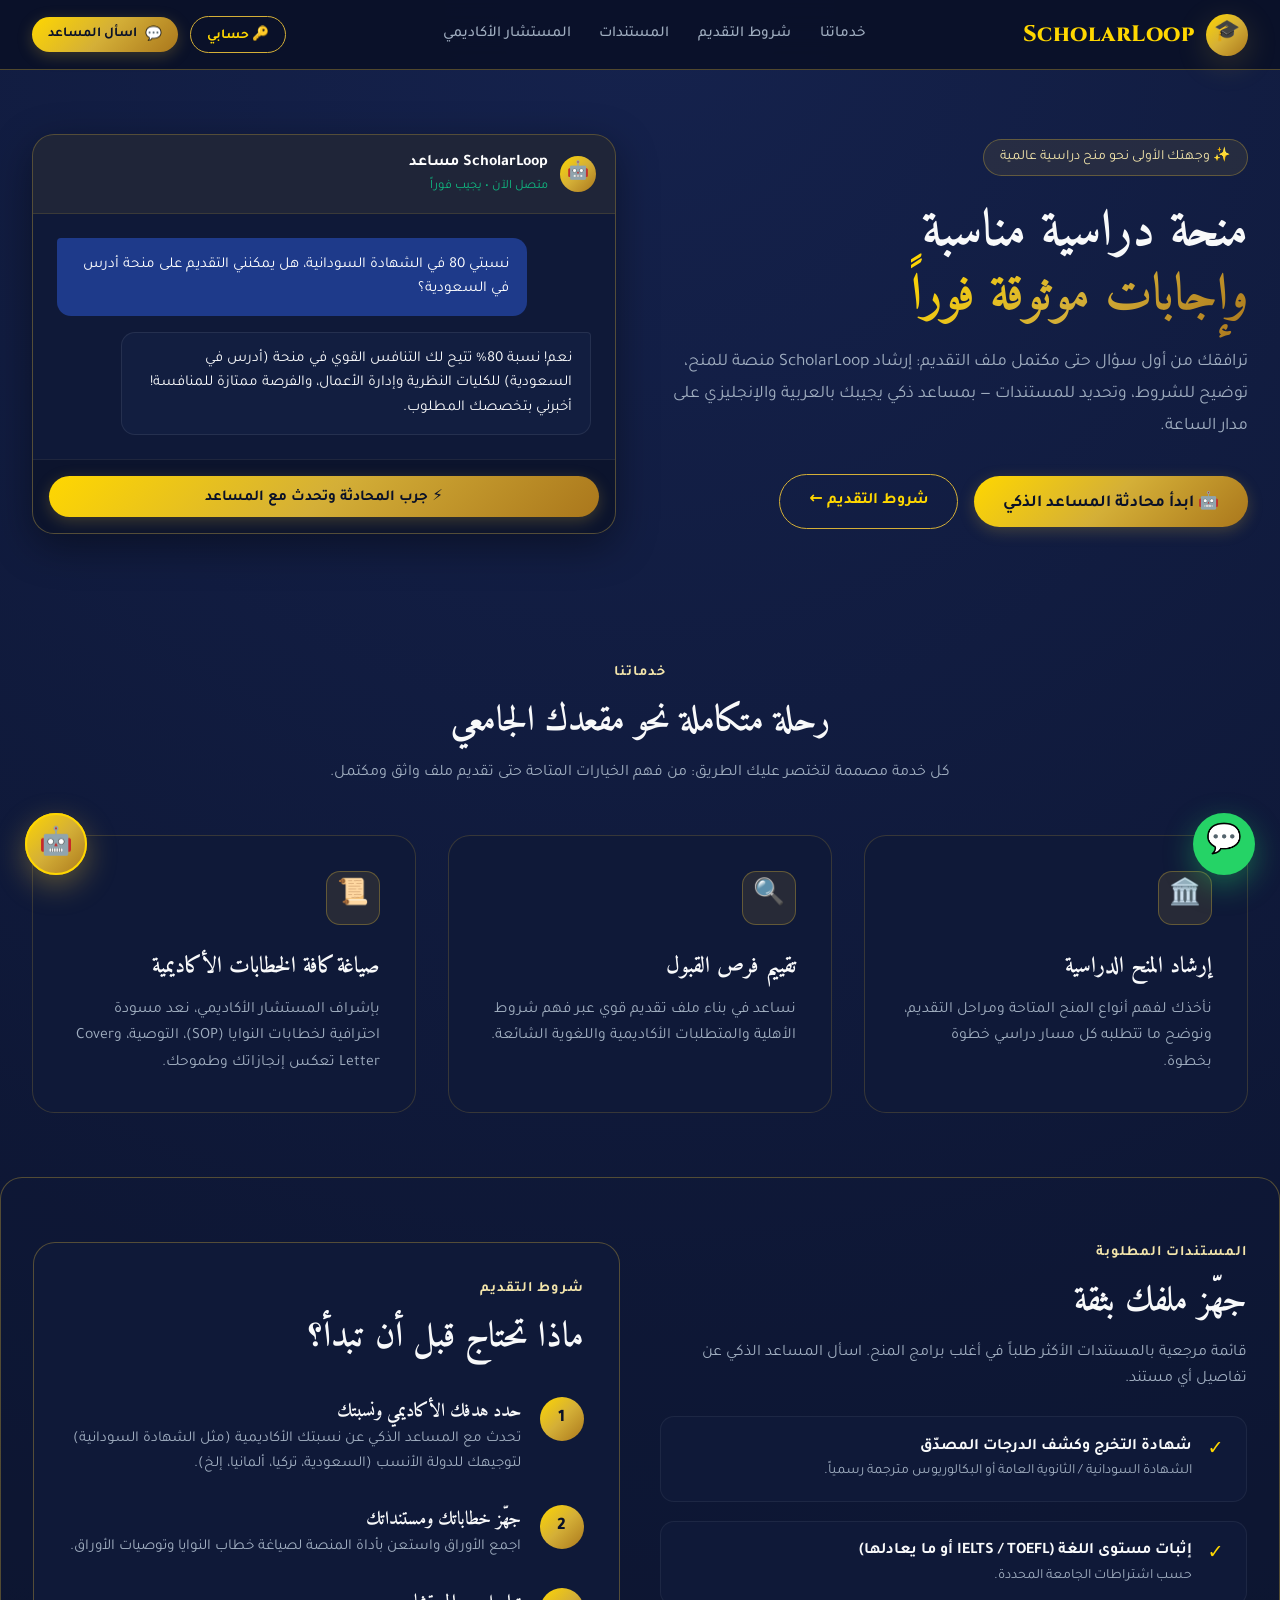
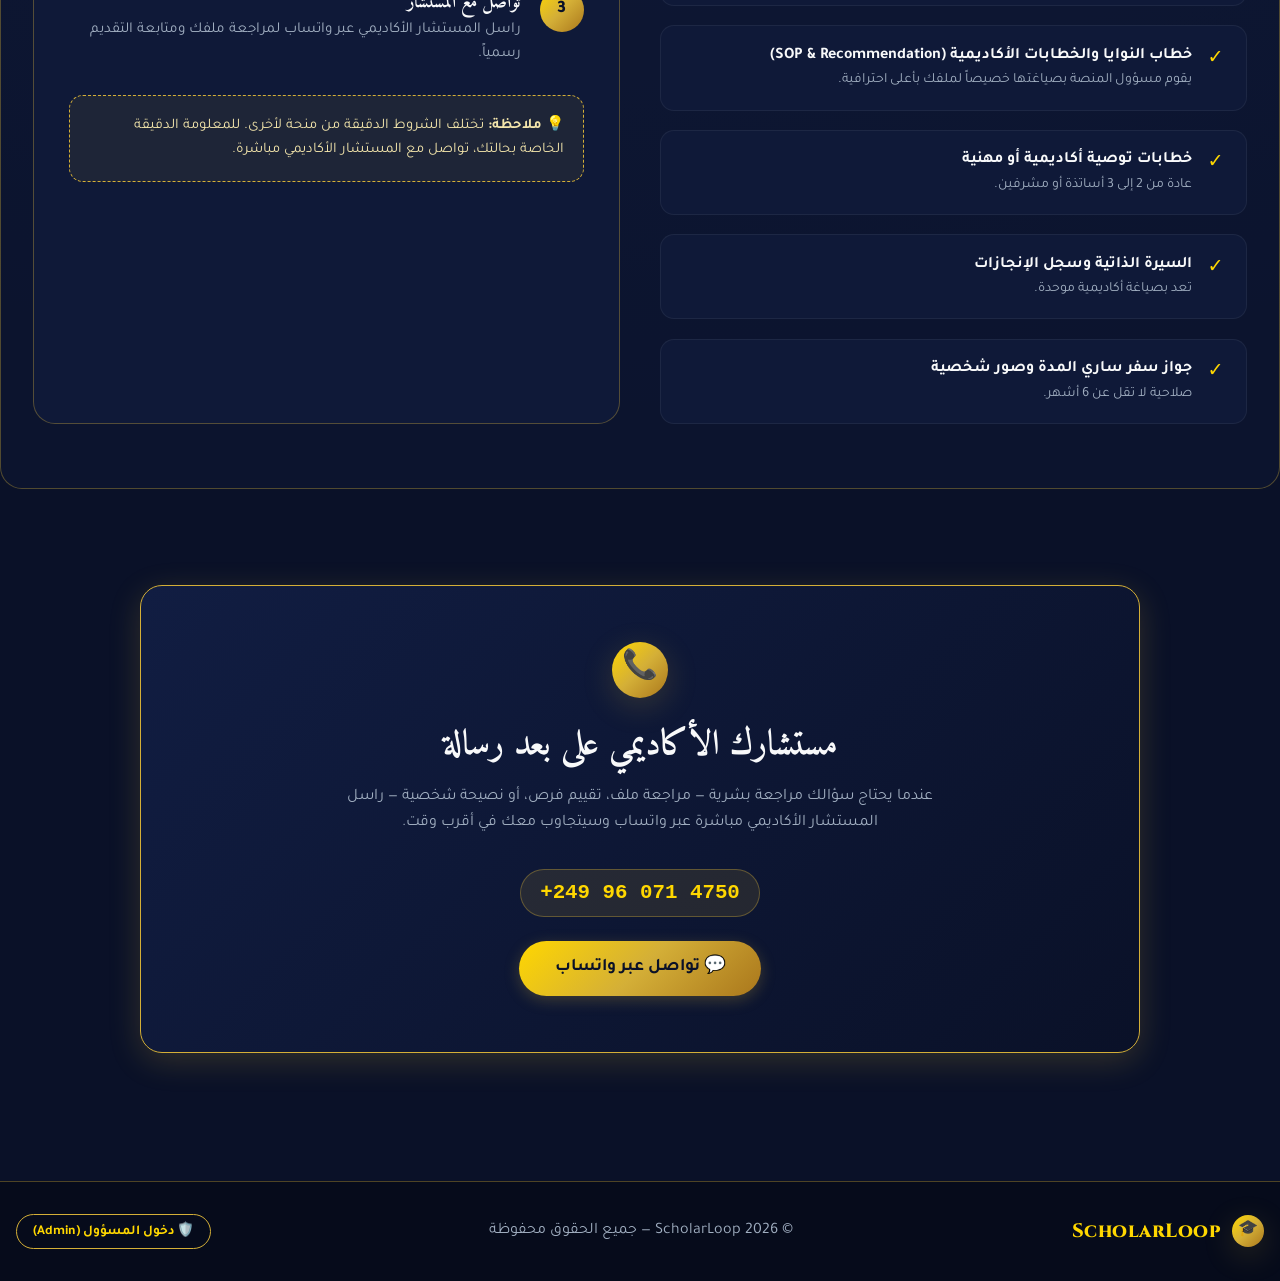
==== index.html @ 51b465b2 "Add files via upload" ====
<!DOCTYPE html>
<html lang="ar" dir="rtl">
<head>
  <meta charset="UTF-8">
  <meta name="viewport" content="width=device-width, initial-scale=1.0, maximum-scale=1.0, user-scalable=no">
  <title>ScholarLoop — المنصة الذكية للمنح الدراسية وصياغة الخطابات</title>
  <meta name="description" content="منصة ScholarLoop توفر إرشاد متكامل للمنح الدراسية بمساعد ذكي يجيب بالعربية والإنجليزي، وخدمة صياغة كافة الخطابات الأكاديمية (SOP، التوصية، Cover Letter).">

  <!-- Preload & Google Fonts -->
  <link rel="preconnect" href="https://fonts.googleapis.com">
  <link rel="preconnect" href="https://fonts.gstatic.com" crossorigin>
  <link href="https://fonts.googleapis.com/css2?family=Amiri:ital,wght@0,400;0,700;1,400&family=Cinzel:wght@500;700;800&family=Tajawal:wght@300;400;500;700;800&display=swap" rel="stylesheet">

  <!-- Stylesheet -->
  <link rel="stylesheet" href="styles.css">
</head>
<body>

  <!-- Navbar -->
  <header class="navbar">
    <div class="nav-brand">
      <div class="logo-badge">🎓</div>
      <span class="brand-title">ScholarLoop</span>
    </div>

    <ul class="nav-links">
      <li><a href="#services" class="nav-link">خدماتنا</a></li>
      <li><a href="#requirements" class="nav-link">شروط التقديم</a></li>
      <li><a href="#documents" class="nav-link">المستندات</a></li>
      <li><a href="#advisor" class="nav-link">المستشار الأكاديمي</a></li>
    </ul>

    <div class="nav-actions">
      <button class="btn-outline-gold btn-sm" onclick="app.openStudentModal()">🔑 حسابي</button>
      <button class="btn-gold btn-sm" onclick="app.toggleChat()">
        <span>💬</span> اسأل المساعد
      </button>
    </div>
  </header>

  <!-- Hero Section -->
  <section class="hero-section">
    <div class="hero-content">
      <div class="hero-badge">
        ✨ وجهتك الأولى نحو منح دراسية عالمية
      </div>
      <h1 class="hero-title">
        منحة دراسية مناسبة <br>
        <span class="gold-gradient-text">وإجابات موثوقة فوراً</span>
      </h1>
      <p class="hero-desc">
        ترافقك من أول سؤال حتى مكتمل ملف التقديم: إرشاد ScholarLoop منصة للمنح، توضيح للشروط، وتحديد للمستندات — بمساعد ذكي يجيبك بالعربية والإنجليزي على مدار الساعة.
      </p>

      <div class="hero-actions">
        <button class="btn-gold" style="padding: 0.85rem 1.8rem; font-size: 1.05rem;" onclick="app.toggleChat()">
          🤖 ابدأ محادثة المساعد الذكي
        </button>
        <a href="#requirements" class="btn-outline-gold" style="padding: 0.85rem 1.8rem;">
          شروط التقديم &larr;
        </a>
      </div>
    </div>

    <!-- Live Preview Card (Matching Screenshot #2) -->
    <div class="hero-chat-preview">
      <div class="preview-header">
        <div class="bot-avatar-icon">🤖</div>
        <div>
          <div style="font-weight: 700; color: white;">ScholarLoop مساعد</div>
          <div style="font-size: 0.8rem; color: #10B981;">متصل الآن • يجيب فوراً</div>
        </div>
      </div>
      <div class="preview-body" id="heroPreviewMessages">
        <div class="chat-bubble user">
          نسبتي 80 في الشهادة السودانية، هل يمكنني التقديم على منحة أدرس في السعودية؟
        </div>
        <div class="chat-bubble bot">
          نعم! نسبة 80% تتيح لك التنافس القوي في منحة (أدرس في السعودية) للكليات النظرية وإدارة الأعمال، والفرصة ممتازة للمنافسة! أخبرني بتخصصك المطلوب.
        </div>
      </div>
      <div class="preview-footer">
        <button class="btn-gold" style="width: 100%; justify-content: center;" onclick="app.toggleChat()">
          ⚡ جرب المحادثة وتحدث مع المساعد
        </button>
      </div>
    </div>
  </section>

  <!-- Services Section -->
  <section id="services" class="section-wrapper">
    <div class="section-header">
      <div class="section-subtitle">خدماتنا</div>
      <h2 class="section-title">رحلة متكاملة نحو مقعدك الجامعي</h2>
      <p class="section-desc">كل خدمة مصممة لتختصر عليك الطريق: من فهم الخيارات المتاحة حتى تقديم ملف واثق ومكتمل.</p>
    </div>

    <div class="services-grid">
      <div class="service-card">
        <div class="service-icon">🏛️</div>
        <h3 class="service-title">إرشاد المنح الدراسية</h3>
        <p class="service-desc">نأخذك لفهم أنواع المنح المتاحة ومراحل التقديم، ونوضح ما تتطلبه كل مسار دراسي خطوة بخطوة.</p>
      </div>

      <div class="service-card">
        <div class="service-icon">🔍</div>
        <h3 class="service-title">تقييم فرص القبول</h3>
        <p class="service-desc">نساعد في بناء ملف تقديم قوي عبر فهم شروط الأهلية والمتطلبات الأكاديمية واللغوية الشائعة.</p>
      </div>

      <div class="service-card">
        <div class="service-icon">📜</div>
        <h3 class="service-title">صياغة كافة الخطابات الأكاديمية</h3>
        <p class="service-desc">بإشراف المستشار الأكاديمي، نعد مسودة احترافية لخطابات النوايا (SOP)، التوصية، وCover Letter تعكس إنجازاتك وطموحك.</p>
      </div>
    </div>
  </section>

  <!-- Requirements & Documents Section -->
  <section id="documents" class="section-wrapper" style="background: rgba(15, 25, 56, 0.4); border-radius: var(--radius-lg); border: 1px solid var(--gold-border);">
    <div class="split-grid">
      
      <!-- Required Documents -->
      <div>
        <div class="section-subtitle">المستندات المطلوبة</div>
        <h2 class="section-title">جهّز ملفك بثقة</h2>
        <p class="section-desc">قائمة مرجعية بالمستندات الأكثر طلباً في أغلب برامج المنح. اسأل المساعد الذكي عن تفاصيل أي مستند.</p>

        <div class="documents-list">
          <div class="doc-item">
            <span class="doc-check">✓</span>
            <div>
              <strong>شهادة التخرج وكشف الدرجات المصدّق</strong>
              <div style="font-size: 0.88rem; color: var(--text-muted);">الشهادة السودانية / الثانوية العامة أو البكالوريوس مترجمة رسمياً.</div>
            </div>
          </div>
          <div class="doc-item">
            <span class="doc-check">✓</span>
            <div>
              <strong>إثبات مستوى اللغة (IELTS / TOEFL أو ما يعادلها)</strong>
              <div style="font-size: 0.88rem; color: var(--text-muted);">حسب اشتراطات الجامعة المحددة.</div>
            </div>
          </div>
          <div class="doc-item">
            <span class="doc-check">✓</span>
            <div>
              <strong>خطاب النوايا والخطابات الأكاديمية (SOP & Recommendation)</strong>
              <div style="font-size: 0.88rem; color: var(--text-muted);">يقوم مسؤول المنصة بصياغتها خصيصاً لملفك بأعلى احترافية.</div>
            </div>
          </div>
          <div class="doc-item">
            <span class="doc-check">✓</span>
            <div>
              <strong>خطابات توصية أكاديمية أو مهنية</strong>
              <div style="font-size: 0.88rem; color: var(--text-muted);">عادة من 2 إلى 3 أساتذة أو مشرفين.</div>
            </div>
          </div>
          <div class="doc-item">
            <span class="doc-check">✓</span>
            <div>
              <strong>السيرة الذاتية وسجل الإنجازات</strong>
              <div style="font-size: 0.88rem; color: var(--text-muted);">تعد بصياغة أكاديمية موحدة.</div>
            </div>
          </div>
          <div class="doc-item">
            <span class="doc-check">✓</span>
            <div>
              <strong>جواز سفر ساري المدة وصور شخصية</strong>
              <div style="font-size: 0.88rem; color: var(--text-muted);">صلاحية لا تقل عن 6 أشهر.</div>
            </div>
          </div>
        </div>
      </div>

      <!-- Application Steps -->
      <div id="requirements" class="steps-card">
        <div class="section-subtitle">شروط التقديم</div>
        <h2 class="section-title" style="margin-bottom: 2rem;">ماذا تحتاج قبل أن تبدأ؟</h2>

        <div class="step-row">
          <div class="step-num">1</div>
          <div>
            <h3>حدد هدفك الأكاديمي ونسبتك</h3>
            <p style="color: var(--text-muted); font-size: 0.95rem;">تحدث مع المساعد الذكي عن نسبتك الأكاديمية (مثل الشهادة السودانية) لتوجيهك للدولة الأنسب (السعودية، تركيا، ألمانيا، إلخ).</p>
          </div>
        </div>

        <div class="step-row">
          <div class="step-num">2</div>
          <div>
            <h3>جهّز خطاباتك ومستنداتك</h3>
            <p style="color: var(--text-muted); font-size: 0.95rem;">اجمع الأوراق واستعن بأداة المنصة لصياغة خطاب النوايا وتوصيات الأوراق.</p>
          </div>
        </div>

        <div class="step-row">
          <div class="step-num">3</div>
          <div>
            <h3>تواصل مع المستشار</h3>
            <p style="color: var(--text-muted); font-size: 0.95rem;">راسل المستشار الأكاديمي عبر واتساب لمراجعة ملفك ومتابعة التقديم رسمياً.</p>
          </div>
        </div>

        <div class="disclaimer-box">
          💡 <strong>ملاحظة:</strong> تختلف الشروط الدقيقة من منحة لأخرى. للمعلومة الدقيقة الخاصة بحالتك، تواصل مع المستشار الأكاديمي مباشرة.
        </div>
      </div>

    </div>
  </section>

  <!-- Advisor Contact Banner -->
  <section id="advisor" class="section-wrapper">
    <div class="advisor-banner">
      <div class="logo-badge" style="margin: 0 auto 1.2rem; width: 56px; height: 56px; font-size: 1.8rem;">📞</div>
      <h2 class="section-title">مستشارك الأكاديمي على بعد رسالة</h2>
      <p style="color: var(--text-muted); max-width: 650px; margin: 0 auto 1rem;">
        عندما يحتاج سؤالك مراجعة بشرية — مراجعة ملف، تقييم فرص، أو نصيحة شخصية — راسل المستشار الأكاديمي مباشرة عبر واتساب وسيتجاوب معك في أقرب وقت.
      </p>

      <div class="advisor-phone-tag">+249 96 071 4750</div>

      <div>
        <a href="https://wa.me/249960714750" target="_blank" class="btn-gold" style="display: inline-flex; padding: 0.85rem 2.2rem; font-size: 1.1rem;">
          💬 تواصل عبر واتساب
        </a>
      </div>
    </div>
  </section>

  <!-- Footer -->
  <footer style="background: #060B1B; padding: 2rem 1rem; border-top: 1px solid var(--gold-border); text-align: center; color: var(--text-muted);">
    <div style="max-width: 1280px; margin: 0 auto; display: flex; justify-content: space-between; align-items: center; flex-wrap: wrap; gap: 1rem;">
      <div class="nav-brand">
        <div class="logo-badge" style="width: 32px; height: 32px; font-size: 1rem;">🎓</div>
        <span class="brand-title" style="font-size: 1.2rem;">ScholarLoop</span>
      </div>
      <div>
        © 2026 ScholarLoop — جميع الحقوق محفوظة
      </div>
      <div>
        <button onclick="app.openAdminModal()" class="btn-outline-gold" style="padding: 0.4rem 1rem; font-size: 0.85rem;">
          🛡️ دخول المسؤول (Admin)
        </button>
      </div>
    </div>
  </footer>

  <!-- CRITICAL FLOATING ACTION BUTTONS -->
  
  <!-- Bottom-Left Floating Robot AI Assistant Icon -->
  <button class="floating-robot-btn" onclick="app.toggleChat()" title="المساعد الذكي لـ ScholarLoop" id="floatingRobotBtn">
    <div class="pulse-ring"></div>
    🤖
  </button>

  <!-- Bottom-Right Floating WhatsApp Button -->
  <a href="https://wa.me/249960714750" target="_blank" class="floating-whatsapp-btn" title="تواصل عبر واتساب (+249 96 071 4750)" id="floatingWhatsappBtn">
    💬
  </a>

  <!-- Floating AI Chat Drawer Modal -->
  <div class="chat-drawer" id="chatDrawer">
    <div class="drawer-header">
      <div class="header-info">
        <div class="bot-avatar-icon" style="width: 34px; height: 34px; font-size: 1rem;">🤖</div>
        <div>
          <div style="font-weight: 700; color: white; font-size: 0.95rem;">مساعد ScholarLoop الذكي</div>
          <div style="display: flex; align-items: center; gap: 6px; font-size: 0.78rem; color: #A0AEC0;">
            <span class="status-dot"></span> متصل الآن • مجاني
          </div>
        </div>
      </div>
      <div style="display: flex; gap: 6px; align-items: center;">
        <button onclick="app.clearChatSession()" style="background: transparent; color: var(--gold-light); font-size: 0.9rem;" title="محادثة جديدة">🗑️</button>
        <button class="drawer-close-btn" onclick="app.toggleChat()">✕</button>
      </div>
    </div>

    <!-- Messages list -->
    <div class="chat-messages-container" id="chatMessages">
      <!-- Dynamic Messages injected via app.js -->
    </div>

    <!-- Suggestions chips -->
    <div class="suggestion-chips" id="suggestionChips">
      <button class="suggestion-chip" onclick="app.sendQuickQuery('نسبتي 80 في الشهادة السودانية هل أقدم للسعودية؟')">🇸🇦 الشهادة السودانية 80% والسعودية</button>
      <button class="suggestion-chip" onclick="app.sendQuickQuery('ما هي المستندات المطلوبة؟')">📋 المستندات المطلوبة</button>
      <button class="suggestion-chip" onclick="app.sendQuickQuery('التقديم على المنحة التركية')">🇹🇷 المنحة التركية</button>
      <button class="suggestion-chip" onclick="app.sendQuickQuery('تواصل مع المستشار')">👨‍🎓 تواصل مع المستشار</button>
    </div>

    <!-- Input Box -->
    <form class="chat-input-area" onsubmit="app.handleUserSend(event)">
      <input type="text" id="chatInput" class="chat-input" placeholder="(English أو عربي)... اكتب سؤالك" autocomplete="off">
      <button type="submit" class="send-btn" title="إرسال">➤</button>
    </form>
  </div>

  <!-- Protected Admin SOP & Letters Generator Modal -->
  <div class="modal-overlay" id="adminModal">
    <div class="admin-window">
      
      <!-- Login View -->
      <div id="adminLoginView" style="padding: 2.5rem 1.5rem; text-align: center; max-width: 450px; margin: 0 auto;">
        <div class="logo-badge" style="margin: 0 auto 1.5rem; width: 64px; height: 64px; font-size: 2rem;">🛡️</div>
        <h2 class="section-title" style="font-size: 1.8rem;">لوحة التحكم الإدارية</h2>
        <p style="color: var(--text-muted); margin-bottom: 2rem; font-size: 0.95rem;">مخصصة فقط لمسؤول الموقع لصياغة الخطابات الأكاديمية (SOP، التوصية، Cover Letter) وإدارة الطلاب.</p>

        <form onsubmit="app.handleAdminLogin(event)">
          <div class="form-group">
            <input type="password" id="adminPasswordInput" class="form-control" placeholder="أدخل كلمة المرور (الافتراضية: admin123)" required>
          </div>
          <button type="submit" class="btn-gold" style="width: 100%; justify-content: center; padding: 0.8rem;">
            تسجيل الدخول
          </button>
        </form>
        <button class="btn-outline-gold" style="margin-top: 1.5rem; width: 100%;" onclick="app.closeAdminModal()">إلغاء</button>
      </div>

      <!-- Authenticated View -->
      <div id="adminAuthView" style="display: none; height: 100%; display: flex; flex-direction: column;">
        <div class="admin-header">
          <div style="display: flex; align-items: center; gap: 0.75rem;">
            <span style="font-size: 1.3rem;">🛡️</span>
            <div>
              <h3 style="color: white; font-size: 1.05rem;">أداة المسؤول — صياغة كافة الخطابات الأكاديمية (Academic Letters Generator)</h3>
              <span style="font-size: 0.78rem; color: var(--gold-light);">صانع خطاب النوايا، التوصية، وCover Letter</span>
            </div>
          </div>
          <div style="display: flex; gap: 0.5rem; flex-wrap: wrap;">
            <button class="btn-outline-gold btn-sm" onclick="app.switchAdminTab('sop')">✍️ صانع الخطابات</button>
            <button class="btn-outline-gold btn-sm" onclick="app.switchAdminTab('students')">👥 قاعدة الطلاب</button>
            <button class="btn-outline-gold btn-sm" onclick="app.adminLogout()">خروج</button>
            <button class="drawer-close-btn" onclick="app.closeAdminModal()">✕</button>
          </div>
        </div>

        <div class="admin-body">
          
          <!-- Letters Generator Tab -->
          <div id="tabSopGenerator">
            <div class="admin-form-grid">
              
              <!-- Left Form -->
              <div>
                <h4 style="color: var(--gold-bright); margin-bottom: 1.2rem; font-size: 1.05rem;">✍️ بيانات الخطاب المطلوب:</h4>
                
                <form onsubmit="app.handleGenerateSOP(event)">
                  <div class="form-group">
                    <label class="form-label">نوع الخطاب المطلوب / Letter Type:</label>
                    <select id="sopLetterType" class="form-control" style="background: #121E40; font-weight: 600; color: var(--gold-bright);">
                      <option value="sop">1. خطاب النوايا / الرسالة التحفيزية (Statement of Purpose / SOP)</option>
                      <option value="recommendation_academic">2. خطاب توصية أكاديمي (Academic Recommendation Letter)</option>
                      <option value="recommendation_professional">3. خطاب توصية مهني (Professional Recommendation Letter)</option>
                      <option value="cover_letter">4. خطاب تغطية للتقديم (Scholarship Cover Letter)</option>
                      <option value="explanation_gap">5. خطاب تفسير سنة الفجوة / الظروف (Explanation Letter / Gap Year)</option>
                      <option value="study_plan">6. خطة الدراسة والاهتمامات البحثية (Study Plan & Research Proposal)</option>
                    </select>
                  </div>

                  <div class="form-group">
                    <label class="form-label">اسم الطالب / Student Name:</label>
                    <input type="text" id="sopStudentName" class="form-control" placeholder="مثال: حذيفة أحمد (HOZAIFA)" required>
                  </div>

                  <div class="form-group">
                    <label class="form-label">التخصص الأكاديمي / Major:</label>
                    <input type="text" id="sopMajor" class="form-control" placeholder="مثال: الذكاء الاصطناعي / Computer Science & AI" required>
                  </div>

                  <div class="form-group">
                    <label class="form-label">الجامعة / المنحة والدولة المستهدفة:</label>
                    <input type="text" id="sopTargetUniversity" class="form-control" placeholder="مثال: منحة أدرس في السعودية / جامعة الملك سعود">
                  </div>

                  <div class="form-group">
                    <label class="form-label">المرحلة الدراسية / Degree Level:</label>
                    <select id="sopDegreeLevel" class="form-control" style="background: #121E40;">
                      <option value="البكالوريوس (Bachelor)">البكالوريوس (Bachelor Degree)</option>
                      <option value="الماجستير (Master)">الماجستير (Master Degree)</option>
                      <option value="الدكتوراه (PhD)">الدكتوراه (PhD / Doctorate)</option>
                    </select>
                  </div>

                  <div class="form-group">
                    <label class="form-label">صفة الموصي / Recommender Title (لخطاب التوصية):</label>
                    <input type="text" id="sopRecommenderTitle" class="form-control" placeholder="مثال: د. محمد علي - رئيس قسم علوم الحاسوب">
                  </div>

                  <div class="form-group">
                    <label class="form-label">أهم الإنجازات الأكاديمية والخبرات:</label>
                    <textarea id="sopAccomplishments" class="form-control" placeholder="مثال: كورس في كورسيرا، شهادة C++، مشروع تخرج متفوق..."></textarea>
                  </div>

                  <div class="form-group">
                    <label class="form-label">سبب الاختيار أو الظروف الخاصة:</label>
                    <textarea id="sopReason" class="form-control" placeholder="مثال: البيئة البحثية المتقدمة والتميز التكنولوجي في التخصص..."></textarea>
                  </div>

                  <div class="form-group">
                    <label class="form-label">الخطط المستقبلية للطالب:</label>
                    <textarea id="sopFuturePlans" class="form-control" placeholder="مثال: تأسيس مشروع تقني مبتكر والمساهمة في تطوير المجال..."></textarea>
                  </div>

                  <div class="form-group">
                    <label class="form-label">لغة الخطاب / Language:</label>
                    <select id="sopLanguage" class="form-control" style="background: #121E40;">
                      <option value="ar">العربية (Arabic Formal)</option>
                      <option value="en">الإنجليزية (English Academic)</option>
                    </select>
                  </div>

                  <button type="submit" class="btn-gold" id="btnGenerateSOP" style="width: 100%; justify-content: center; padding: 0.85rem;">
                    ✨ إنشاء مسودة الخطاب بالذكاء الاصطناعي
                  </button>
                </form>
              </div>

              <!-- Right Result Editor -->
              <div>
                <div style="display: flex; justify-content: space-between; align-items: center; margin-bottom: 1rem; flex-wrap: wrap; gap: 0.5rem;">
                  <h4 style="color: var(--gold-bright); font-size: 1.05rem;">📄 المسودة المولّدة (جاهزة للمراجعة والتعديل):</h4>
                  <button class="btn-outline-gold btn-sm" onclick="app.copySOPText()">📋 نسخ النص</button>
                </div>

                <textarea id="sopOutputTextarea" class="form-control" style="min-height: 480px; font-size: 0.95rem; line-height: 1.8;" placeholder="ستظهر المسودة المولّدة هنا تلقائياً بناءً على اختيارك، ويمكنك مراجعتها وتعديل أي فقرة قبل إرسالها للطالب..."></textarea>

                <div style="display: flex; gap: 0.75rem; margin-top: 1rem; flex-wrap: wrap;">
                  <button class="btn-gold" style="flex: 1; justify-content: center;" onclick="app.saveSOPToDB()">💾 حفظ المسودة في قاعدة البيانات</button>
                  <button class="btn-outline-gold" onclick="app.downloadSOPFile()">📥 تصدير ملف TXT</button>
                </div>
              </div>

            </div>
          </div>

          <!-- Students Database Tab -->
          <div id="tabStudents" style="display: none;">
            <div style="display: flex; justify-content: space-between; align-items: center; margin-bottom: 1.5rem; flex-wrap: wrap; gap: 1rem;">
              <h3 style="color: white;">👥 قاعدة بيانات الطلاب والمحفوظات</h3>
              <button class="btn-outline-gold btn-sm" onclick="app.exportDatabaseBackup()">📥 تصدير نسخة احتياطية JSON</button>
            </div>

            <div id="studentsListTable" style="background: rgba(0,0,0,0.2); border-radius: var(--radius-md); padding: 1rem; border: 1px solid var(--gold-border); overflow-x: auto;">
              <!-- Rendered dynamically -->
            </div>
          </div>

        </div>
      </div>

    </div>
  </div>

  <!-- Student Auth Modal -->
  <div class="modal-overlay" id="studentAuthModal">
    <div class="admin-window" style="max-width: 480px;">
      <div class="admin-header">
        <h3>🔑 حساب الطالب واسترجاع المحادثات</h3>
        <button class="drawer-close-btn" onclick="app.closeStudentModal()">✕</button>
      </div>
      <div class="admin-body">
        <p style="color: var(--text-muted); font-size: 0.92rem; margin-bottom: 1.5rem;">
          أدخل اسمك أو كود الوصول الخاص بك لاسترجاع محادثاتك السابقة وتقدمك عبر أي جهاز!
        </p>

        <form onsubmit="app.handleStudentLogin(event)">
          <div class="form-group">
            <label class="form-label">الاسم الكامل / Full Name:</label>
            <input type="text" id="studentNameLogin" class="form-control" placeholder="أدخل اسمك" required>
          </div>
          <div class="form-group">
            <label class="form-label">كود الوصول الشخصي (Access Code):</label>
            <input type="text" id="studentCodeLogin" class="form-control" placeholder="مثال: SL-8842 (اختياري)">
          </div>

          <button type="submit" class="btn-gold" style="width: 100%; justify-content: center; padding: 0.8rem;">
            دخول وحفظ الجلسة
          </button>
        </form>
      </div>
    </div>
  </div>

  <!-- App Main Orchestrator Script -->
  <script src="db.js"></script>
  <script src="bot_engine.js"></script>
  <script src="admin.js"></script>
  <script src="app.js"></script>
</body>
</html>
---- styles.css ----
/* ScholarLoop - Luxury Navy & Gold Aesthetic Design System */
@import url('https://fonts.googleapis.com/css2?family=Amiri:ital,wght@0,400;0,700;1,400&family=Cinzel:wght@500;700;800&family=Tajawal:wght@300;400;500;700;800&display=swap');

:root {
  /* Color Palette */
  --bg-dark: #0A1128;
  --bg-card: #0F1938;
  --bg-card-hover: #16244C;
  --bg-surface: #121E40;
  
  --gold-primary: #D4AF37;
  --gold-light: #F3E5AB;
  --gold-bright: #FFD700;
  --gold-gradient: linear-gradient(135deg, #FFD700 0%, #D4AF37 50%, #AA771C 100%);
  --gold-border: rgba(212, 175, 55, 0.35);
  
  --navy-glow: rgba(10, 17, 40, 0.85);
  --text-main: #F8F9FA;
  --text-muted: #A0AEC0;
  --text-gold: #E6C200;
  
  --whatsapp-green: #25D366;
  --error-red: #E53E3E;
  
  /* Fonts */
  --font-heading: 'Amiri', 'Cinzel', serif;
  --font-body: 'Tajawal', system-ui, -apple-system, sans-serif;
  
  /* Shadows & Radius */
  --radius-sm: 8px;
  --radius-md: 14px;
  --radius-lg: 22px;
  --radius-full: 9999px;
  
  --shadow-gold: 0 8px 32px rgba(212, 175, 55, 0.2);
  --shadow-dark: 0 12px 40px rgba(0, 0, 0, 0.4);
}

/* Reset & Global */
* {
  box-sizing: border-box;
  margin: 0;
  padding: 0;
}

html {
  scroll-behavior: smooth;
  font-family: var(--font-body);
  background-color: var(--bg-dark);
  color: var(--text-main);
  direction: rtl;
  -webkit-text-size-adjust: 100%;
}

body {
  overflow-x: hidden;
  background: radial-gradient(circle at 50% 0%, #15224D 0%, #0A1128 70%);
  min-height: 100vh;
  line-height: 1.6;
}

a {
  color: inherit;
  text-decoration: none;
}

button {
  font-family: inherit;
  cursor: pointer;
  border: none;
  outline: none;
}

/* Typography */
h1, h2, h3, .serif-heading {
  font-family: var(--font-heading);
  color: var(--text-main);
  font-weight: 700;
}

.text-gold {
  color: var(--gold-bright);
}

.gold-gradient-text {
  background: var(--gold-gradient);
  -webkit-background-clip: text;
  -webkit-text-fill-color: transparent;
}

/* Header Navbar */
.navbar {
  position: sticky;
  top: 0;
  z-index: 100;
  background: rgba(10, 17, 40, 0.92);
  backdrop-filter: blur(16px);
  border-bottom: 1px solid var(--gold-border);
  padding: 0.85rem 2rem;
  display: flex;
  align-items: center;
  justify-content: space-between;
}

.nav-brand {
  display: flex;
  align-items: center;
  gap: 0.75rem;
}

.logo-badge {
  width: 42px;
  height: 42px;
  border-radius: 50%;
  background: var(--gold-gradient);
  display: flex;
  align-items: center;
  justify-content: center;
  color: var(--bg-dark);
  font-size: 1.3rem;
  box-shadow: var(--shadow-gold);
}

.brand-title {
  font-family: 'Cinzel', serif;
  font-size: 1.4rem;
  font-weight: 800;
  letter-spacing: 0.5px;
  color: var(--gold-bright);
}

.nav-links {
  display: flex;
  align-items: center;
  gap: 1.8rem;
  list-style: none;
}

.nav-link {
  color: var(--text-muted);
  font-size: 0.95rem;
  font-weight: 500;
  transition: color 0.3s ease;
}

.nav-link:hover {
  color: var(--gold-bright);
}

.nav-actions {
  display: flex;
  gap: 0.75rem;
  align-items: center;
}

.btn-gold {
  background: var(--gold-gradient);
  color: var(--bg-dark);
  font-weight: 700;
  padding: 0.6rem 1.4rem;
  border-radius: var(--radius-full);
  display: flex;
  align-items: center;
  gap: 0.5rem;
  font-size: 0.95rem;
  transition: all 0.3s ease;
  box-shadow: 0 4px 15px rgba(212, 175, 55, 0.25);
}

.btn-gold:hover {
  transform: translateY(-2px);
  box-shadow: 0 8px 25px rgba(212, 175, 55, 0.4);
}

.btn-outline-gold {
  background: transparent;
  border: 1px solid var(--gold-primary);
  color: var(--gold-bright);
  font-weight: 600;
  padding: 0.6rem 1.4rem;
  border-radius: var(--radius-full);
  transition: all 0.3s ease;
}

.btn-outline-gold:hover {
  background: rgba(212, 175, 55, 0.12);
}

.btn-sm {
  padding: 0.45rem 1rem !important;
  font-size: 0.85rem !important;
}

/* Hero Section */
.hero-section {
  padding: 4rem 2rem;
  max-width: 1280px;
  margin: 0 auto;
  display: grid;
  grid-template-columns: 1fr 1fr;
  gap: 3rem;
  align-items: center;
}

.hero-badge {
  display: inline-flex;
  align-items: center;
  gap: 0.5rem;
  padding: 0.4rem 1rem;
  border-radius: var(--radius-full);
  background: rgba(212, 175, 55, 0.1);
  border: 1px solid var(--gold-border);
  color: var(--gold-light);
  font-size: 0.88rem;
  margin-bottom: 1.5rem;
}

.hero-title {
  font-size: 3.2rem;
  line-height: 1.25;
  margin-bottom: 1.2rem;
}

.hero-desc {
  color: var(--text-muted);
  font-size: 1.1rem;
  line-height: 1.8;
  margin-bottom: 2rem;
}

.hero-actions {
  display: flex;
  align-items: center;
  gap: 1rem;
  flex-wrap: wrap;
}

/* Inline Interactive Chat Preview Card */
.hero-chat-preview {
  background: var(--bg-card);
  border: 1px solid var(--gold-border);
  border-radius: var(--radius-lg);
  overflow: hidden;
  box-shadow: var(--shadow-dark);
}

.preview-header {
  background: rgba(212, 175, 55, 0.08);
  padding: 1rem 1.2rem;
  border-bottom: 1px solid rgba(212, 175, 55, 0.15);
  display: flex;
  align-items: center;
  gap: 0.75rem;
}

.bot-avatar-icon {
  width: 36px;
  height: 36px;
  border-radius: 50%;
  background: var(--gold-gradient);
  color: var(--bg-dark);
  display: flex;
  align-items: center;
  justify-content: center;
  font-size: 1.1rem;
  flex-shrink: 0;
}

.preview-body {
  padding: 1.5rem;
  display: flex;
  flex-direction: column;
  gap: 1rem;
  max-height: 320px;
  overflow-y: auto;
}

.chat-bubble {
  max-width: 88%;
  padding: 0.9rem 1.1rem;
  border-radius: var(--radius-md);
  font-size: 0.95rem;
  line-height: 1.6;
}

.chat-bubble.bot {
  background: var(--bg-surface);
  border: 1px solid rgba(255, 255, 255, 0.08);
  align-self: flex-start;
  border-top-right-radius: 4px;
}

.chat-bubble.user {
  background: #1E3A8A;
  color: white;
  align-self: flex-end;
  border-top-left-radius: 4px;
}

.preview-footer {
  padding: 1rem;
  border-top: 1px solid rgba(255, 255, 255, 0.08);
  background: rgba(0, 0, 0, 0.2);
}

/* Services Section */
.section-wrapper {
  padding: 4rem 2rem;
  max-width: 1280px;
  margin: 0 auto;
}

.section-header {
  text-align: center;
  margin-bottom: 3rem;
}

.section-subtitle {
  color: var(--gold-light);
  font-size: 0.9rem;
  font-weight: 700;
  letter-spacing: 1px;
  text-transform: uppercase;
  margin-bottom: 0.5rem;
}

.section-title {
  font-size: 2.2rem;
  margin-bottom: 0.75rem;
}

.section-desc {
  color: var(--text-muted);
  max-width: 680px;
  margin: 0 auto;
}

.services-grid {
  display: grid;
  grid-template-columns: repeat(auto-fit, minmax(280px, 1fr));
  gap: 2rem;
}

.service-card {
  background: var(--bg-card);
  border: 1px solid rgba(212, 175, 55, 0.2);
  border-radius: var(--radius-lg);
  padding: 2.2rem;
  transition: all 0.3s ease;
  position: relative;
  overflow: hidden;
}

.service-card:hover {
  transform: translateY(-6px);
  border-color: var(--gold-primary);
  background: var(--bg-card-hover);
  box-shadow: var(--shadow-gold);
}

.service-icon {
  width: 54px;
  height: 54px;
  border-radius: 14px;
  background: rgba(212, 175, 55, 0.12);
  border: 1px solid var(--gold-border);
  color: var(--gold-bright);
  display: flex;
  align-items: center;
  justify-content: center;
  font-size: 1.6rem;
  margin-bottom: 1.5rem;
}

.service-title {
  font-size: 1.4rem;
  margin-bottom: 0.75rem;
}

.service-desc {
  color: var(--text-muted);
  font-size: 0.98rem;
  line-height: 1.7;
}

/* Requirements & Documents Split Grid */
.split-grid {
  display: grid;
  grid-template-columns: 1fr 1fr;
  gap: 2.5rem;
}

.documents-list {
  display: flex;
  flex-direction: column;
  gap: 1.2rem;
  margin-top: 1.5rem;
}

.doc-item {
  display: flex;
  align-items: flex-start;
  gap: 1rem;
  background: var(--bg-card);
  padding: 1.1rem 1.4rem;
  border-radius: var(--radius-md);
  border: 1px solid rgba(255, 255, 255, 0.06);
  transition: border 0.3s ease;
}

.doc-item:hover {
  border-color: var(--gold-border);
}

.doc-check {
  color: var(--gold-bright);
  font-size: 1.2rem;
  margin-top: 2px;
}

.steps-card {
  background: var(--bg-card);
  border: 1px solid var(--gold-border);
  border-radius: var(--radius-lg);
  padding: 2.2rem;
}

.step-row {
  display: flex;
  gap: 1.2rem;
  margin-bottom: 1.8rem;
}

.step-num {
  width: 44px;
  height: 44px;
  border-radius: 50%;
  background: var(--gold-gradient);
  color: var(--bg-dark);
  font-weight: 800;
  display: flex;
  align-items: center;
  justify-content: center;
  font-size: 1.1rem;
  flex-shrink: 0;
}

.disclaimer-box {
  background: rgba(212, 175, 55, 0.08);
  border: 1px dashed var(--gold-primary);
  padding: 1.2rem;
  border-radius: var(--radius-md);
  color: var(--gold-light);
  font-size: 0.92rem;
  line-height: 1.6;
}

/* Advisor Callout Banner */
.advisor-banner {
  background: linear-gradient(135deg, #111D42 0%, #0A1128 100%);
  border: 1px solid var(--gold-primary);
  border-radius: var(--radius-lg);
  padding: 3.5rem 2rem;
  text-align: center;
  max-width: 1000px;
  margin: 2rem auto 4rem;
  position: relative;
  box-shadow: var(--shadow-gold);
}

.advisor-phone-tag {
  display: inline-block;
  direction: ltr;
  font-family: monospace, monospace;
  font-size: 1.3rem;
  font-weight: 700;
  color: var(--gold-bright);
  background: rgba(212, 175, 55, 0.12);
  padding: 0.4rem 1.2rem;
  border-radius: var(--radius-full);
  border: 1px solid var(--gold-border);
  margin: 1rem 0 1.5rem;
}

/* FLOATING ACTION BUTTONS */

/* Bottom Left: Robot Floating Button */
.floating-robot-btn {
  position: fixed;
  bottom: 25px;
  left: 25px;
  z-index: 999;
  width: 62px;
  height: 62px;
  border-radius: 50%;
  background: var(--gold-gradient);
  color: var(--bg-dark);
  display: flex;
  align-items: center;
  justify-content: center;
  font-size: 1.7rem;
  box-shadow: 0 10px 30px rgba(212, 175, 55, 0.4);
  transition: all 0.3s cubic-bezier(0.175, 0.885, 0.32, 1.275);
}

.floating-robot-btn:hover {
  transform: scale(1.1) rotate(6deg);
  box-shadow: 0 14px 40px rgba(212, 175, 55, 0.6);
}

/* Pulse animation ring for robot icon */
.pulse-ring {
  position: absolute;
  width: 100%;
  height: 100%;
  border-radius: 50%;
  border: 2px solid var(--gold-bright);
  animation: pulse-ring-anim 2s infinite ease-out;
  pointer-events: none;
}

@keyframes pulse-ring-anim {
  0% {
    transform: scale(0.95);
    opacity: 0.8;
  }
  100% {
    transform: scale(1.55);
    opacity: 0;
  }
}

/* Bottom Right: WhatsApp Floating Button */
.floating-whatsapp-btn {
  position: fixed;
  bottom: 25px;
  right: 25px;
  z-index: 999;
  width: 62px;
  height: 62px;
  border-radius: 50%;
  background: #25D366;
  color: white;
  display: flex;
  align-items: center;
  justify-content: center;
  font-size: 1.8rem;
  box-shadow: 0 10px 30px rgba(37, 211, 102, 0.4);
  transition: all 0.3s ease;
}

.floating-whatsapp-btn:hover {
  transform: scale(1.1);
  box-shadow: 0 14px 40px rgba(37, 211, 102, 0.6);
}

/* AI Chat Drawer / Modal */
.chat-drawer {
  position: fixed;
  bottom: 95px;
  left: 25px;
  z-index: 1000;
  width: 420px;
  height: 620px;
  max-width: calc(100vw - 30px);
  max-height: calc(100vh - 120px);
  background: var(--bg-card);
  border: 1px solid var(--gold-border);
  border-radius: var(--radius-lg);
  box-shadow: var(--shadow-dark), var(--shadow-gold);
  display: flex;
  flex-direction: column;
  overflow: hidden;
  transform: translateY(30px) scale(0.95);
  opacity: 0;
  pointer-events: none;
  transition: all 0.35s cubic-bezier(0.16, 1, 0.3, 1);
}

.chat-drawer.active {
  transform: translateY(0) scale(1);
  opacity: 1;
  pointer-events: all;
}

.drawer-header {
  background: linear-gradient(135deg, #16244C 0%, #0A1128 100%);
  padding: 1.1rem 1.4rem;
  border-bottom: 1px solid var(--gold-border);
  display: flex;
  align-items: center;
  justify-content: space-between;
}

.header-info {
  display: flex;
  align-items: center;
  gap: 0.75rem;
}

.status-dot {
  width: 10px;
  height: 10px;
  border-radius: 50%;
  background: #10B981;
  box-shadow: 0 0 10px #10B981;
}

.drawer-close-btn {
  background: transparent;
  color: var(--text-muted);
  font-size: 1.3rem;
  padding: 4px 8px;
  border-radius: 6px;
  transition: color 0.2s;
}

.drawer-close-btn:hover {
  color: var(--gold-bright);
}

.chat-messages-container {
  flex: 1;
  padding: 1.2rem;
  overflow-y: auto;
  display: flex;
  flex-direction: column;
  gap: 1rem;
}

.suggestion-chips {
  display: flex;
  gap: 0.5rem;
  overflow-x: auto;
  padding: 0.6rem 1rem;
  background: rgba(0, 0, 0, 0.2);
  border-top: 1px solid rgba(255, 255, 255, 0.05);
  -webkit-overflow-scrolling: touch;
}

.suggestion-chip {
  white-space: nowrap;
  background: rgba(212, 175, 55, 0.12);
  border: 1px solid var(--gold-border);
  color: var(--gold-light);
  font-size: 0.82rem;
  padding: 0.4rem 0.85rem;
  border-radius: var(--radius-full);
  transition: all 0.2s ease;
  flex-shrink: 0;
}

.suggestion-chip:hover {
  background: var(--gold-primary);
  color: var(--bg-dark);
}

.chat-input-area {
  padding: 1rem 1.2rem;
  background: rgba(10, 17, 40, 0.95);
  border-top: 1px solid var(--gold-border);
  display: flex;
  gap: 0.75rem;
}

.chat-input {
  flex: 1;
  background: rgba(255, 255, 255, 0.06);
  border: 1px solid rgba(212, 175, 55, 0.25);
  border-radius: var(--radius-full);
  padding: 0.75rem 1.2rem;
  color: white;
  font-family: inherit;
  font-size: 0.95rem;
}

.chat-input:focus {
  border-color: var(--gold-bright);
  outline: none;
}

.send-btn {
  width: 44px;
  height: 44px;
  border-radius: 50%;
  background: var(--gold-gradient);
  color: var(--bg-dark);
  display: flex;
  align-items: center;
  justify-content: center;
  font-size: 1.1rem;
  flex-shrink: 0;
}

/* Low confidence whatsapp card inside chat */
.whatsapp-fallback-card {
  background: rgba(37, 211, 102, 0.08);
  border: 1px solid rgba(37, 211, 102, 0.4);
  border-radius: var(--radius-md);
  padding: 1rem;
  margin-top: 0.5rem;
  display: flex;
  flex-direction: column;
  gap: 0.75rem;
}

.whatsapp-fallback-btn {
  background: #25D366;
  color: white;
  font-weight: 700;
  padding: 0.6rem 1rem;
  border-radius: var(--radius-full);
  text-align: center;
  display: flex;
  align-items: center;
  justify-content: center;
  gap: 0.5rem;
}

/* Typing indicator */
.typing-dots {
  display: flex;
  gap: 4px;
  padding: 8px 12px;
}
.typing-dot {
  width: 6px;
  height: 6px;
  background: var(--gold-bright);
  border-radius: 50%;
  animation: typing-bounce 1.4s infinite ease-in-out both;
}
.typing-dot:nth-child(1) { animation-delay: -0.32s; }
.typing-dot:nth-child(2) { animation-delay: -0.16s; }

@keyframes typing-bounce {
  0%, 80%, 100% { transform: scale(0); }
  40% { transform: scale(1); }
}

/* Admin Dashboard Modal */
.modal-overlay {
  position: fixed;
  inset: 0;
  z-index: 2000;
  background: rgba(5, 9, 20, 0.88);
  backdrop-filter: blur(10px);
  display: flex;
  align-items: center;
  justify-content: center;
  padding: 1rem;
  opacity: 0;
  pointer-events: none;
  transition: opacity 0.3s ease;
}

.modal-overlay.active {
  opacity: 1;
  pointer-events: all;
}

.admin-window {
  background: var(--bg-card);
  border: 1px solid var(--gold-primary);
  border-radius: var(--radius-lg);
  width: 1050px;
  max-width: 100%;
  max-height: 92vh;
  display: flex;
  flex-direction: column;
  overflow: hidden;
  box-shadow: var(--shadow-dark);
}

.admin-header {
  background: rgba(212, 175, 55, 0.08);
  padding: 1.2rem 1.8rem;
  border-bottom: 1px solid var(--gold-border);
  display: flex;
  align-items: center;
  justify-content: space-between;
  flex-wrap: wrap;
  gap: 0.75rem;
}

.admin-body {
  padding: 1.8rem;
  overflow-y: auto;
  flex: 1;
}

.admin-form-grid {
  display: grid;
  grid-template-columns: 1fr 1fr;
  gap: 2rem;
}

.form-group {
  margin-bottom: 1.2rem;
}

.form-label {
  display: block;
  font-weight: 600;
  margin-bottom: 0.4rem;
  color: var(--gold-light);
  font-size: 0.92rem;
}

.form-control {
  width: 100%;
  background: rgba(255, 255, 255, 0.05);
  border: 1px solid rgba(212, 175, 55, 0.3);
  border-radius: var(--radius-md);
  padding: 0.75rem 1rem;
  color: white;
  font-family: inherit;
  font-size: 0.95rem;
}

.form-control:focus {
  border-color: var(--gold-bright);
  outline: none;
  background: rgba(255, 255, 255, 0.08);
}

textarea.form-control {
  min-height: 90px;
  resize: vertical;
}

/* MOBILE RESPONSIVENESS OVERHAUL */
@media (max-width: 992px) {
  .hero-section {
    grid-template-columns: 1fr;
    text-align: center;
    padding: 2.5rem 1.2rem;
    gap: 2rem;
  }
  .hero-actions {
    justify-content: center;
  }
  .hero-badge {
    margin: 0 auto 1.2rem;
  }
  .split-grid {
    grid-template-columns: 1fr;
  }
  .admin-form-grid {
    grid-template-columns: 1fr;
    gap: 1.5rem;
  }
}

@media (max-width: 768px) {
  .navbar {
    padding: 0.75rem 1rem;
  }
  .nav-links {
    display: none;
  }
  .brand-title {
    font-size: 1.2rem;
  }
  .hero-title {
    font-size: 2.1rem;
  }
  .hero-desc {
    font-size: 1rem;
  }

  /* Floating action buttons on mobile */
  .floating-robot-btn {
    bottom: 16px;
    left: 16px;
    width: 52px;
    height: 52px;
    font-size: 1.4rem;
  }
  .floating-whatsapp-btn {
    bottom: 16px;
    right: 16px;
    width: 52px;
    height: 52px;
    font-size: 1.4rem;
  }

  /* Chat Drawer on mobile */
  .chat-drawer {
    left: 12px;
    right: 12px;
    bottom: 78px;
    width: auto;
    max-width: none;
    height: calc(100vh - 100px);
  }

  /* Admin Window on mobile */
  .modal-overlay {
    padding: 0.5rem;
  }
  .admin-window {
    max-height: 96vh;
    border-radius: var(--radius-md);
  }
  .admin-header {
    padding: 0.9rem 1rem;
  }
  .admin-body {
    padding: 1.1rem;
  }
  
  .section-title {
    font-size: 1.8rem;
  }
  
  /* Input fields prevention of auto-zoom on mobile safari */
  .form-control, .chat-input {
    font-size: 16px !important;
  }
}
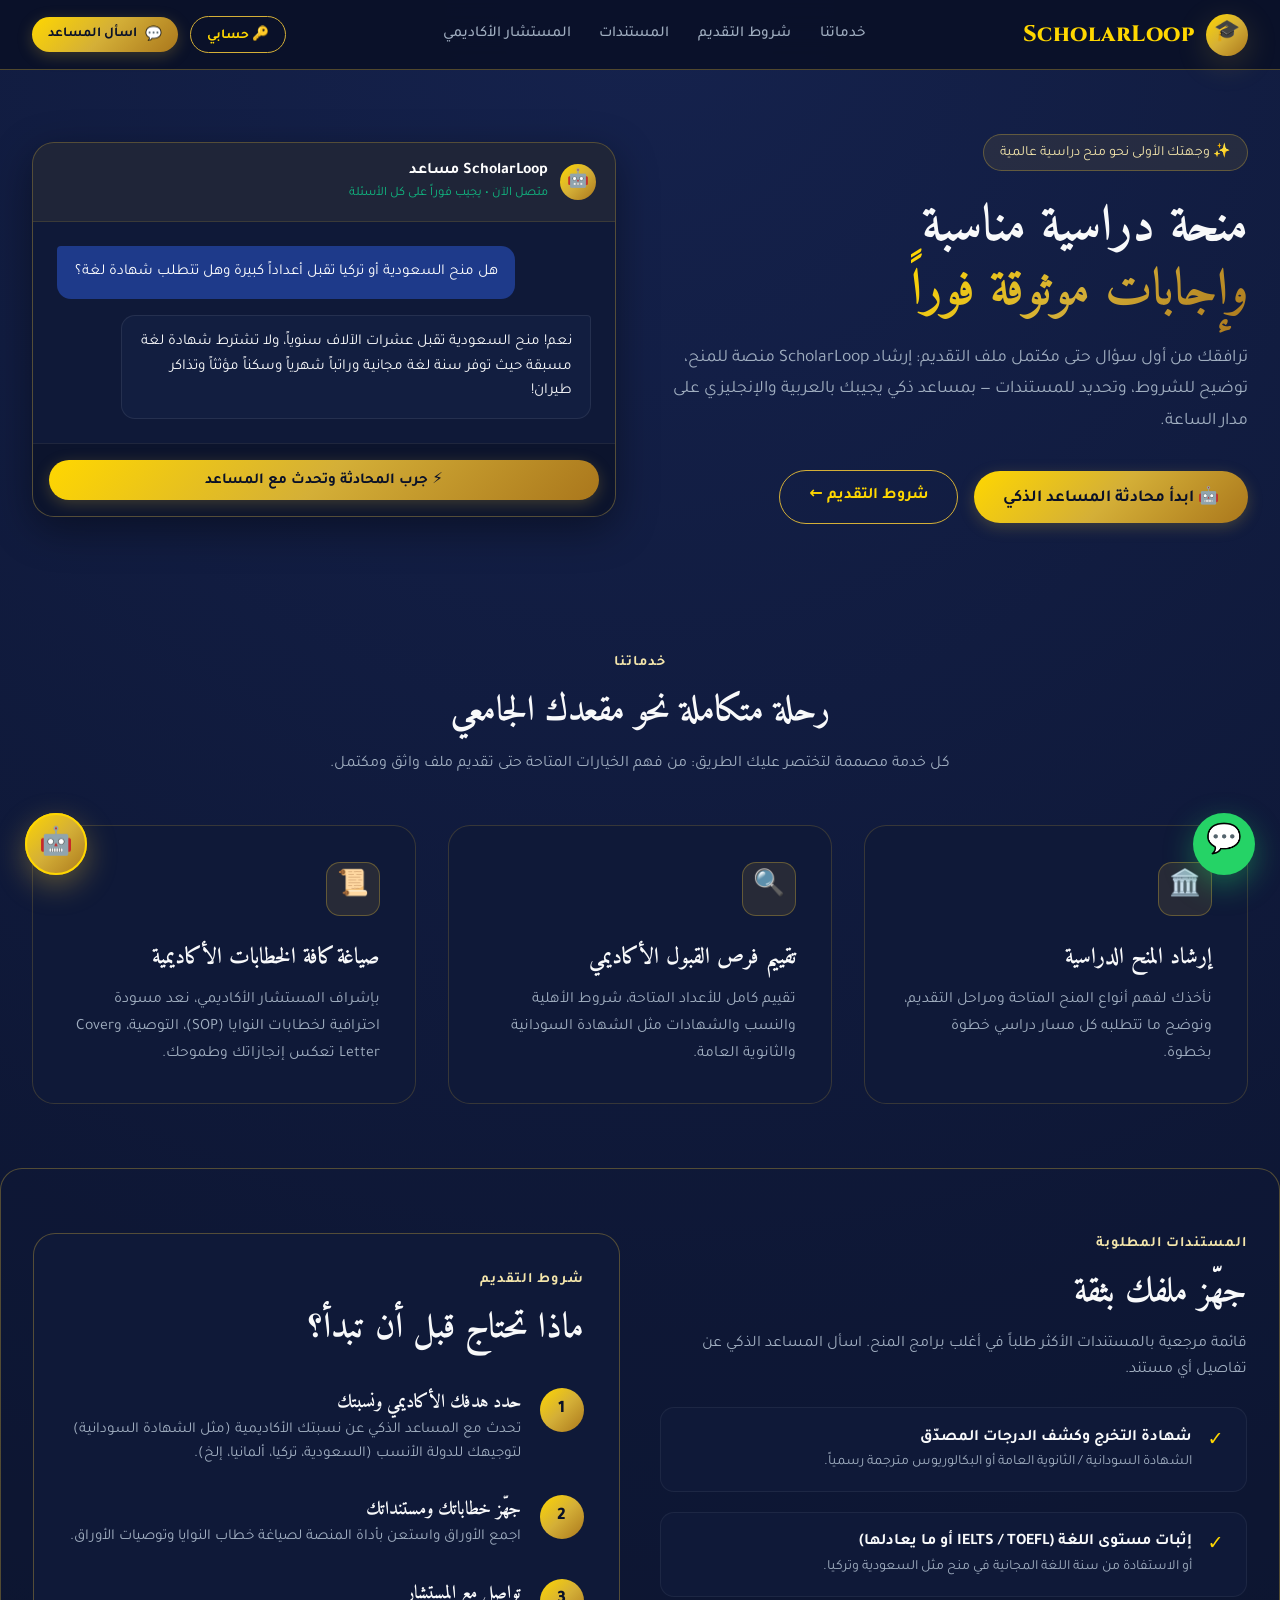
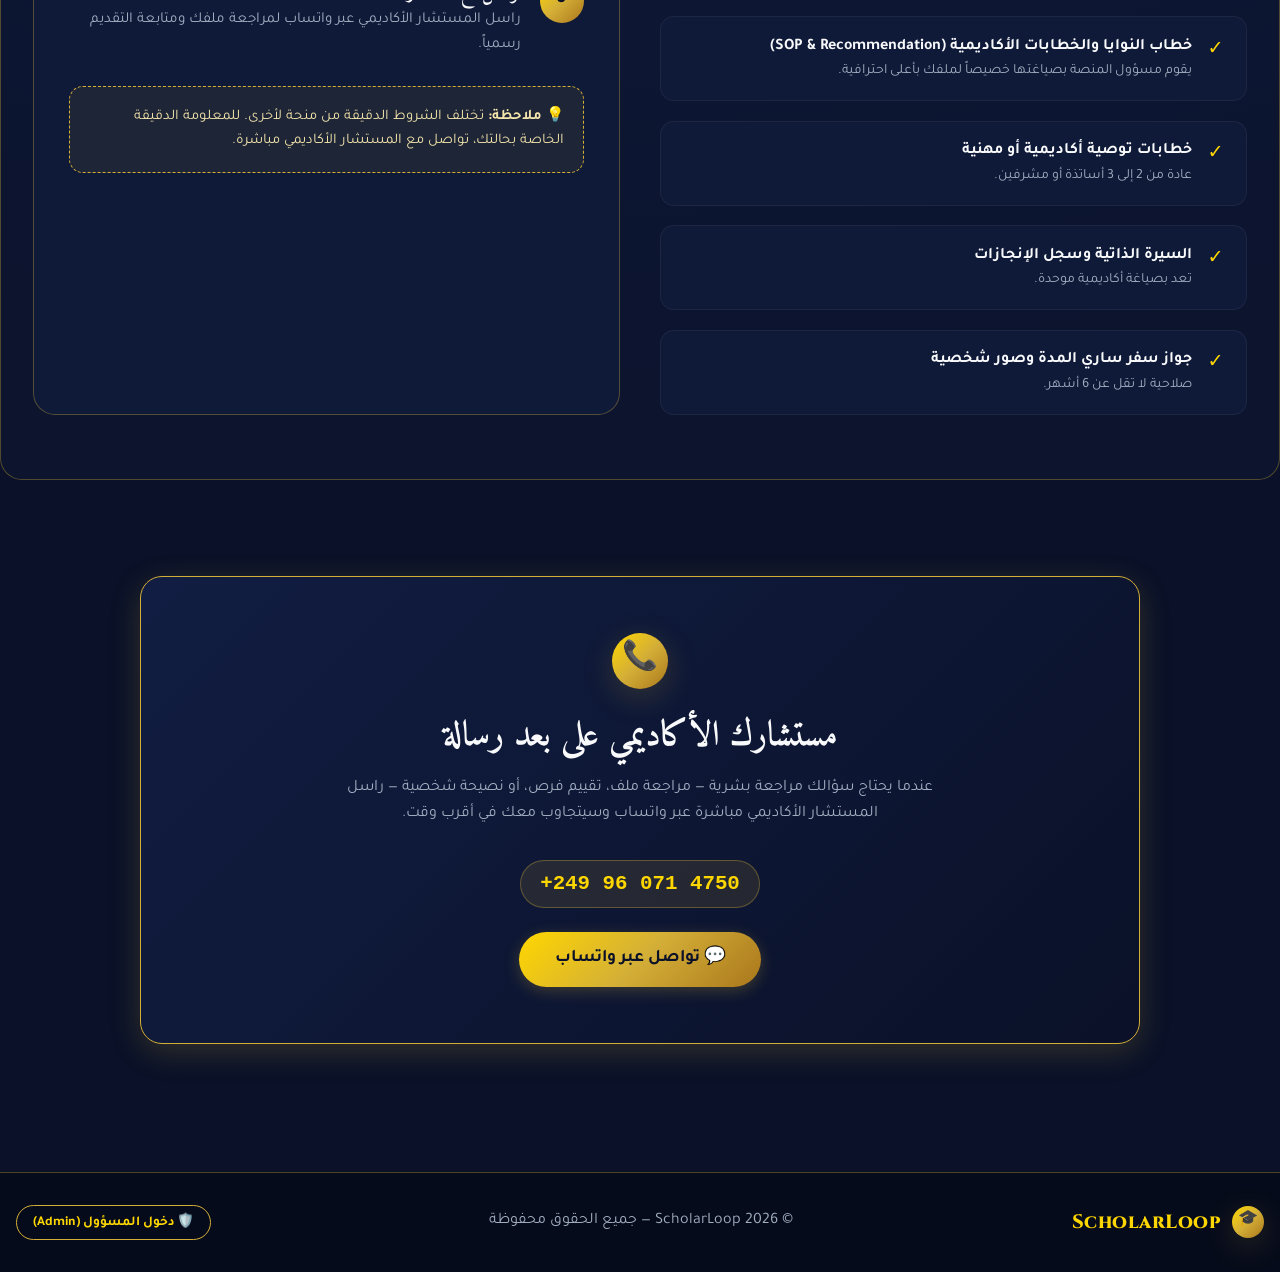
==== commit 425df3dc: "Add files via upload" ====
--- a/index.html
+++ b/index.html
@@ -68,15 +68,15 @@
         <div class="bot-avatar-icon">🤖</div>
         <div>
           <div style="font-weight: 700; color: white;">ScholarLoop مساعد</div>
-          <div style="font-size: 0.8rem; color: #10B981;">متصل الآن • يجيب فوراً</div>
+          <div style="font-size: 0.8rem; color: #10B981;">متصل الآن • يجيب فوراً على كل الأسئلة</div>
         </div>
       </div>
       <div class="preview-body" id="heroPreviewMessages">
         <div class="chat-bubble user">
-          نسبتي 80 في الشهادة السودانية، هل يمكنني التقديم على منحة أدرس في السعودية؟
+          هل منح السعودية أو تركيا تقبل أعداداً كبيرة وهل تتطلب شهادة لغة؟
         </div>
         <div class="chat-bubble bot">
-          نعم! نسبة 80% تتيح لك التنافس القوي في منحة (أدرس في السعودية) للكليات النظرية وإدارة الأعمال، والفرصة ممتازة للمنافسة! أخبرني بتخصصك المطلوب.
+          نعم! منح السعودية تقبل عشرات الآلاف سنوياً، ولا تشترط شهادة لغة مسبقة حيث توفر سنة لغة مجانية وراتباً شهرياً وسكناً مؤثثاً وتذاكر طيران!
         </div>
       </div>
       <div class="preview-footer">
@@ -104,8 +104,8 @@
 
       <div class="service-card">
         <div class="service-icon">🔍</div>
-        <h3 class="service-title">تقييم فرص القبول</h3>
-        <p class="service-desc">نساعد في بناء ملف تقديم قوي عبر فهم شروط الأهلية والمتطلبات الأكاديمية واللغوية الشائعة.</p>
+        <h3 class="service-title">تقييم فرص القبول الأكاديمي</h3>
+        <p class="service-desc">تقييم كامل للأعداد المتاحة، شروط الأهلية والنسب والشهادات مثل الشهادة السودانية والثانوية العامة.</p>
       </div>
 
       <div class="service-card">
@@ -138,7 +138,7 @@
             <span class="doc-check">✓</span>
             <div>
               <strong>إثبات مستوى اللغة (IELTS / TOEFL أو ما يعادلها)</strong>
-              <div style="font-size: 0.88rem; color: var(--text-muted);">حسب اشتراطات الجامعة المحددة.</div>
+              <div style="font-size: 0.88rem; color: var(--text-muted);">أو الاستفادة من سنة اللغة المجانية في منح مثل السعودية وتركيا.</div>
             </div>
           </div>
           <div class="doc-item">
@@ -267,7 +267,7 @@
         <div>
           <div style="font-weight: 700; color: white; font-size: 0.95rem;">مساعد ScholarLoop الذكي</div>
           <div style="display: flex; align-items: center; gap: 6px; font-size: 0.78rem; color: #A0AEC0;">
-            <span class="status-dot"></span> متصل الآن • مجاني
+            <span class="status-dot"></span> متصل الآن • يجيب على كل الأسئلة
           </div>
         </div>
       </div>
@@ -284,15 +284,16 @@
 
     <!-- Suggestions chips -->
     <div class="suggestion-chips" id="suggestionChips">
-      <button class="suggestion-chip" onclick="app.sendQuickQuery('نسبتي 80 في الشهادة السودانية هل أقدم للسعودية؟')">🇸🇦 الشهادة السودانية 80% والسعودية</button>
-      <button class="suggestion-chip" onclick="app.sendQuickQuery('ما هي المستندات المطلوبة؟')">📋 المستندات المطلوبة</button>
-      <button class="suggestion-chip" onclick="app.sendQuickQuery('التقديم على المنحة التركية')">🇹🇷 المنحة التركية</button>
+      <button class="suggestion-chip" onclick="app.sendQuickQuery('هل تقبل المنحة أعداداً كبيرة؟')">📊 أعداد وطاقة القبول</button>
+      <button class="suggestion-chip" onclick="app.sendQuickQuery('هل جميع المنح تتطلب شهادة لغة؟')">🗣️ شهادة اللغة الإنجليزية</button>
+      <button class="suggestion-chip" onclick="app.sendQuickQuery('نسبتي 80 في الشهادة السودانية هل أقدم للسعودية؟')">🇸🇦 الشهادة السودانية والسعودية</button>
+      <button class="suggestion-chip" onclick="app.sendQuickQuery('تفاصيل السكن والراتب في المنح')">🏠 السكن والراتب الشهري</button>
       <button class="suggestion-chip" onclick="app.sendQuickQuery('تواصل مع المستشار')">👨‍🎓 تواصل مع المستشار</button>
     </div>
 
     <!-- Input Box -->
     <form class="chat-input-area" onsubmit="app.handleUserSend(event)">
-      <input type="text" id="chatInput" class="chat-input" placeholder="(English أو عربي)... اكتب سؤالك" autocomplete="off">
+      <input type="text" id="chatInput" class="chat-input" placeholder="(English أو عربي)... اسأل عن أي شيء في المنح" autocomplete="off">
       <button type="submit" class="send-btn" title="إرسال">➤</button>
     </form>
   </div>
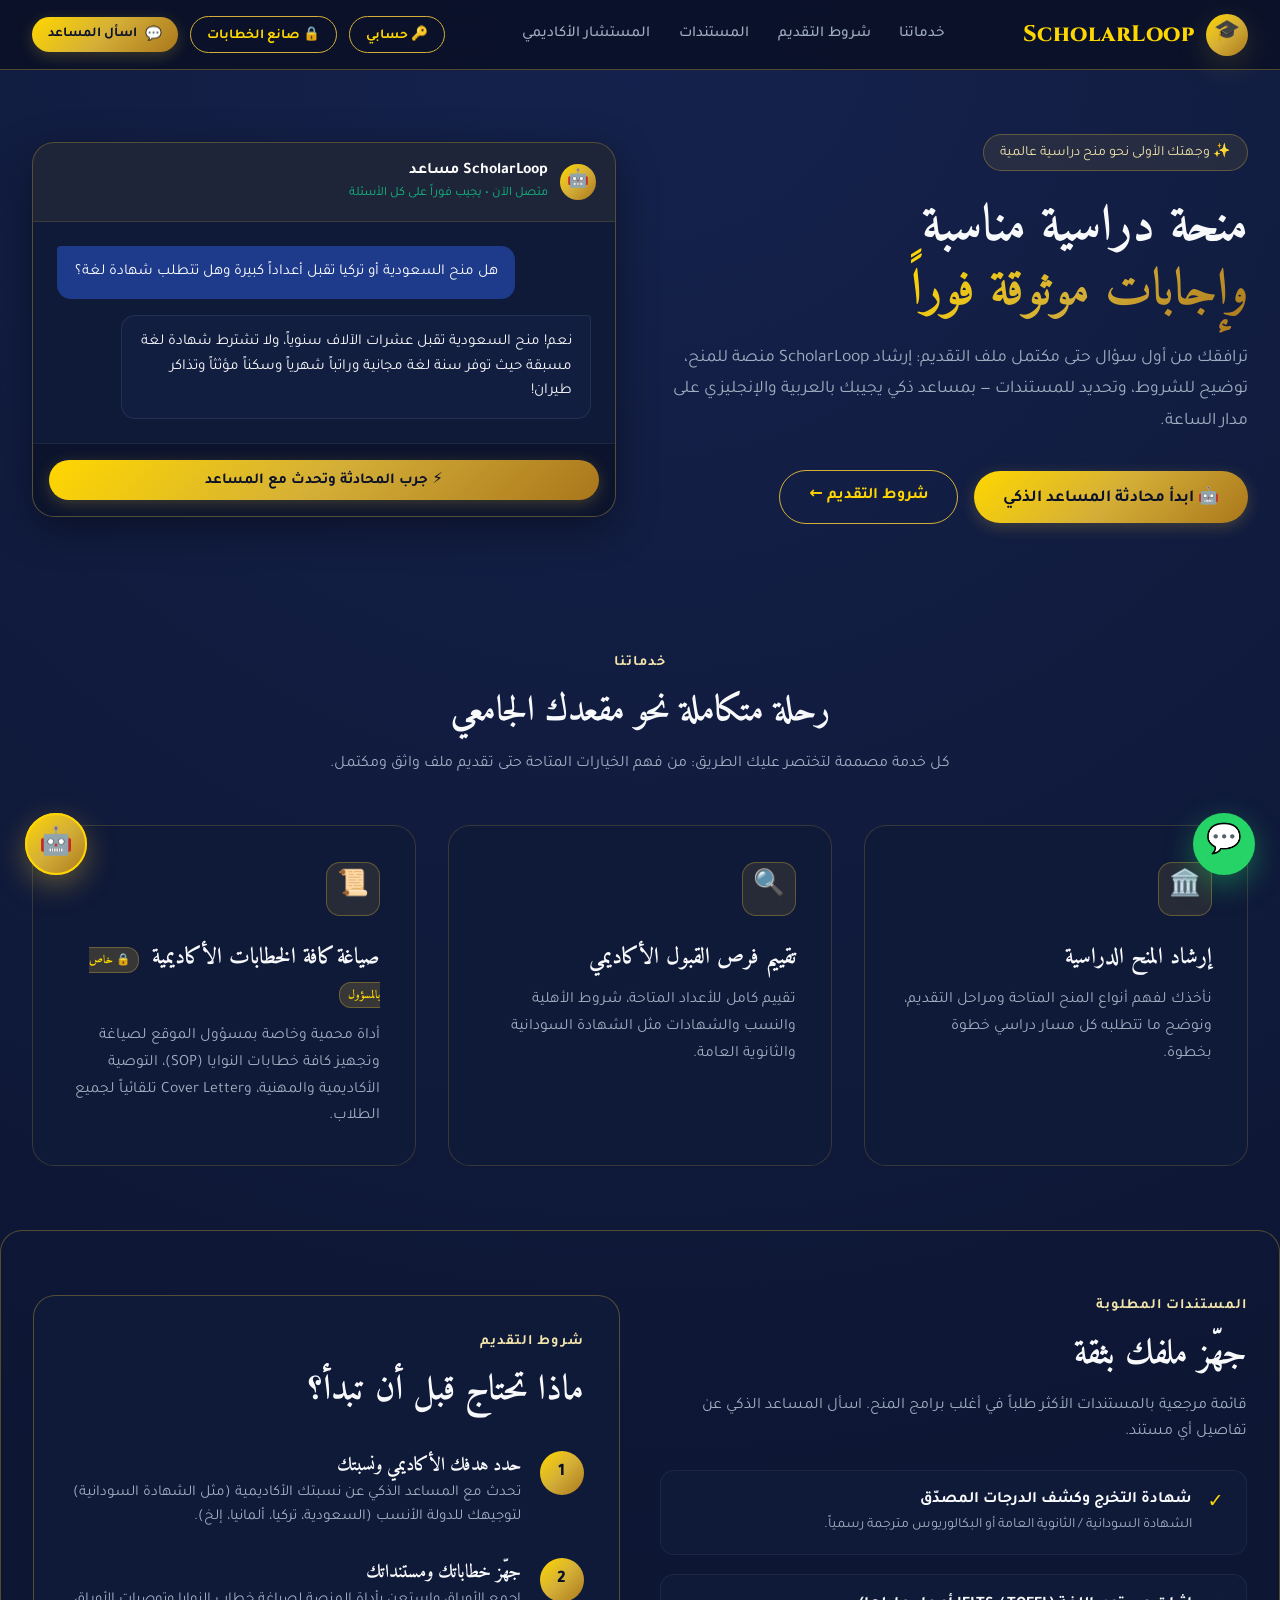
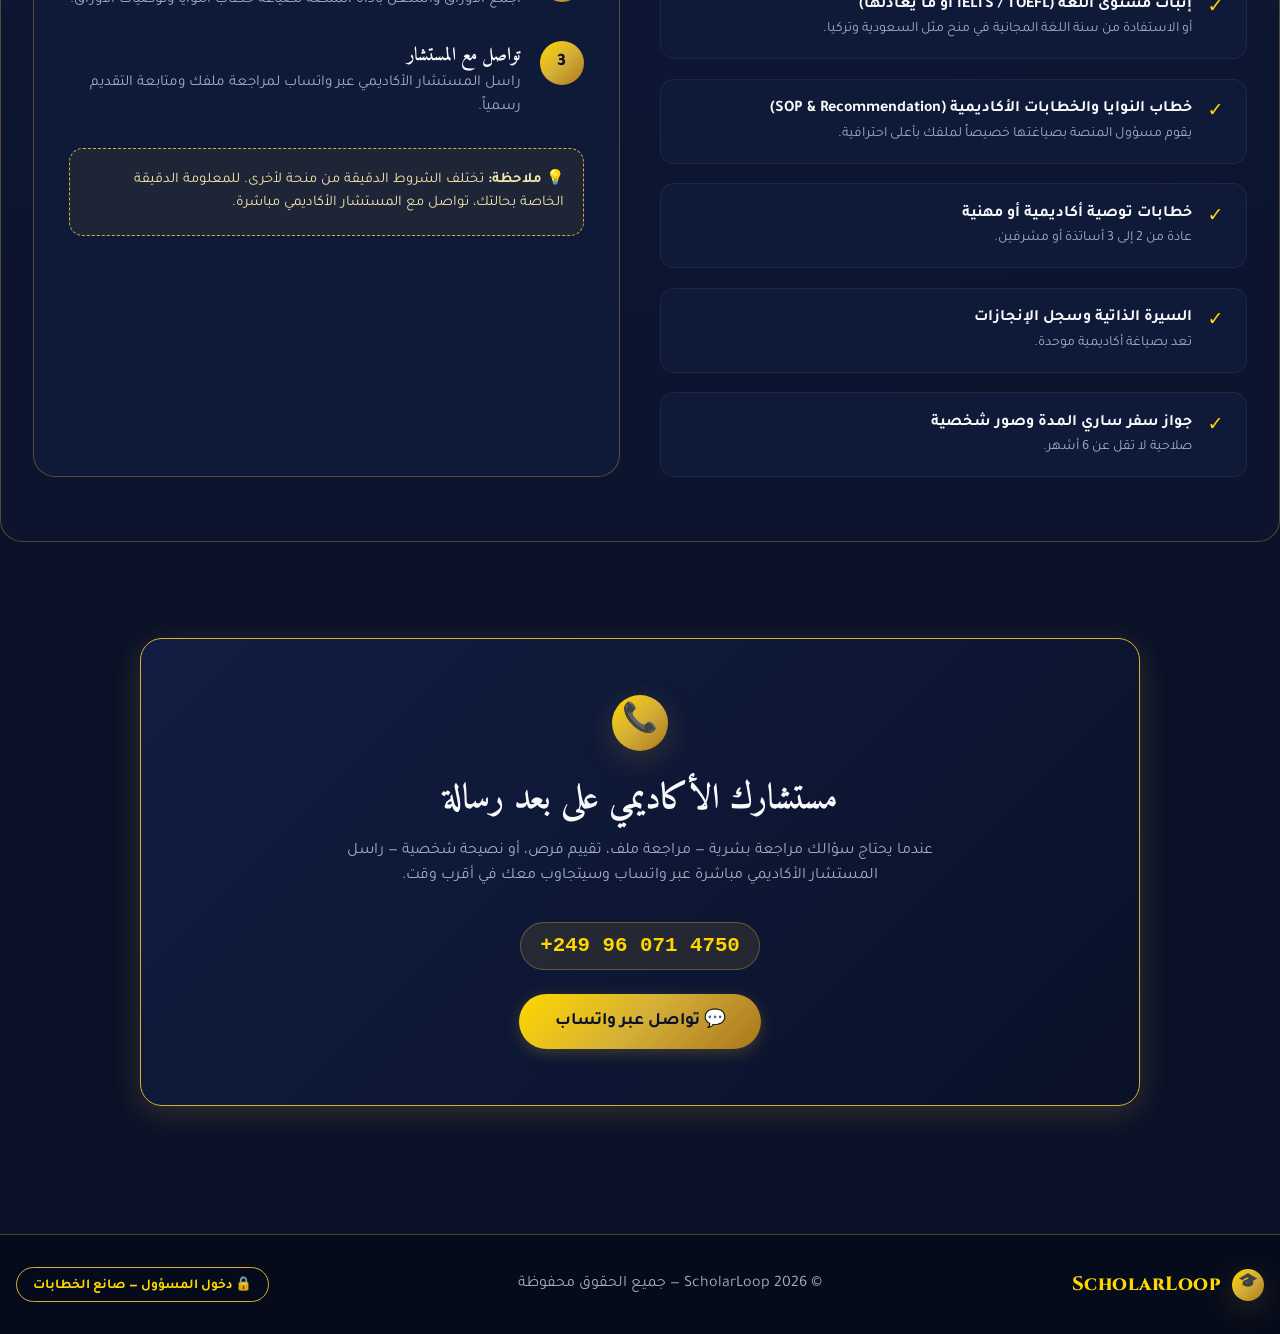
==== commit e967e47e: "Add files via upload" ====
--- a/index.html
+++ b/index.html
@@ -32,6 +32,7 @@
 
     <div class="nav-actions">
       <button class="btn-outline-gold btn-sm" onclick="app.openStudentModal()">🔑 حسابي</button>
+      <button class="btn-outline-gold btn-sm" onclick="app.openAdminModal()" title="أداة خاصة بمسؤول المنصة فقط">🔒 صانع الخطابات</button>
       <button class="btn-gold btn-sm" onclick="app.toggleChat()">
         <span>💬</span> اسأل المساعد
       </button>
@@ -108,10 +109,10 @@
         <p class="service-desc">تقييم كامل للأعداد المتاحة، شروط الأهلية والنسب والشهادات مثل الشهادة السودانية والثانوية العامة.</p>
       </div>
 
-      <div class="service-card">
+      <div class="service-card" onclick="app.openAdminModal()" style="cursor: pointer;">
         <div class="service-icon">📜</div>
-        <h3 class="service-title">صياغة كافة الخطابات الأكاديمية</h3>
-        <p class="service-desc">بإشراف المستشار الأكاديمي، نعد مسودة احترافية لخطابات النوايا (SOP)، التوصية، وCover Letter تعكس إنجازاتك وطموحك.</p>
+        <h3 class="service-title">صياغة كافة الخطابات الأكاديمية <span style="font-size: 0.72rem; background: rgba(212,175,55,0.2); color: var(--gold-bright); padding: 2px 8px; border-radius: 12px; margin-right: 6px; border: 1px solid var(--gold-border);">🔒 خاص بالمسؤول</span></h3>
+        <p class="service-desc">أداة محمية وخاصة بمسؤول الموقع لصياغة وتجهيز كافة خطابات النوايا (SOP)، التوصية الأكاديمية والمهنية، وCover Letter تلقائياً لجميع الطلاب.</p>
       </div>
     </div>
   </section>
@@ -240,7 +241,7 @@
       </div>
       <div>
         <button onclick="app.openAdminModal()" class="btn-outline-gold" style="padding: 0.4rem 1rem; font-size: 0.85rem;">
-          🛡️ دخول المسؤول (Admin)
+          🔒 دخول المسؤول — صانع الخطابات
         </button>
       </div>
     </div>
@@ -304,19 +305,20 @@
       
       <!-- Login View -->
       <div id="adminLoginView" style="padding: 2.5rem 1.5rem; text-align: center; max-width: 450px; margin: 0 auto;">
-        <div class="logo-badge" style="margin: 0 auto 1.5rem; width: 64px; height: 64px; font-size: 2rem;">🛡️</div>
-        <h2 class="section-title" style="font-size: 1.8rem;">لوحة التحكم الإدارية</h2>
-        <p style="color: var(--text-muted); margin-bottom: 2rem; font-size: 0.95rem;">مخصصة فقط لمسؤول الموقع لصياغة الخطابات الأكاديمية (SOP، التوصية، Cover Letter) وإدارة الطلاب.</p>
+        <div class="logo-badge" style="margin: 0 auto 1.5rem; width: 64px; height: 64px; font-size: 2rem;">🔒</div>
+        <h2 class="section-title" style="font-size: 1.8rem;">لوحة صانع الخطابات الأكاديمية</h2>
+        <p style="color: var(--text-muted); margin-bottom: 2rem; font-size: 0.95rem;">هذه الأداة محمية وخاصة بالمسؤول فقط. أدخل كلمة مرور المسؤول لفتح صانع الخطابات الأكاديمية (SOP، التوصية، Cover Letter).</p>
 
         <form onsubmit="app.handleAdminLogin(event)">
-          <div class="form-group">
-            <input type="password" id="adminPasswordInput" class="form-control" placeholder="أدخل كلمة المرور (الافتراضية: admin123)" required>
-          </div>
-          <button type="submit" class="btn-gold" style="width: 100%; justify-content: center; padding: 0.8rem;">
-            تسجيل الدخول
+          <div class="form-group" style="text-align: right;">
+            <label class="form-label" for="adminPasswordInput">كلمة مرور المسؤول (Admin Password):</label>
+            <input type="password" id="adminPasswordInput" class="form-control" placeholder="admin123" autocomplete="current-password" required>
+          </div>
+          <button type="submit" class="btn-gold" style="width: 100%; justify-content: center; padding: 0.8rem; font-size: 1.05rem;">
+            🔑 تسجيل الدخول للوحة المسؤول
           </button>
         </form>
-        <button class="btn-outline-gold" style="margin-top: 1.5rem; width: 100%;" onclick="app.closeAdminModal()">إلغاء</button>
+        <button class="btn-outline-gold" style="margin-top: 1.2rem; width: 100%;" onclick="app.closeAdminModal()">إلغاء</button>
       </div>
 
       <!-- Authenticated View -->
@@ -422,7 +424,7 @@
               <div>
                 <div style="display: flex; justify-content: space-between; align-items: center; margin-bottom: 1rem; flex-wrap: wrap; gap: 0.5rem;">
                   <h4 style="color: var(--gold-bright); font-size: 1.05rem;">📄 المسودة المولّدة (جاهزة للمراجعة والتعديل):</h4>
-                  <button class="btn-outline-gold btn-sm" onclick="app.copySOPText()">📋 نسخ النص</button>
+                  <button class="btn-outline-gold btn-sm" id="btnCopySOP" onclick="app.copySOPText()">📋 نسخ النص</button>
                 </div>
 
                 <textarea id="sopOutputTextarea" class="form-control" style="min-height: 480px; font-size: 0.95rem; line-height: 1.8;" placeholder="ستظهر المسودة المولّدة هنا تلقائياً بناءً على اختيارك، ويمكنك مراجعتها وتعديل أي فقرة قبل إرسالها للطالب..."></textarea>
